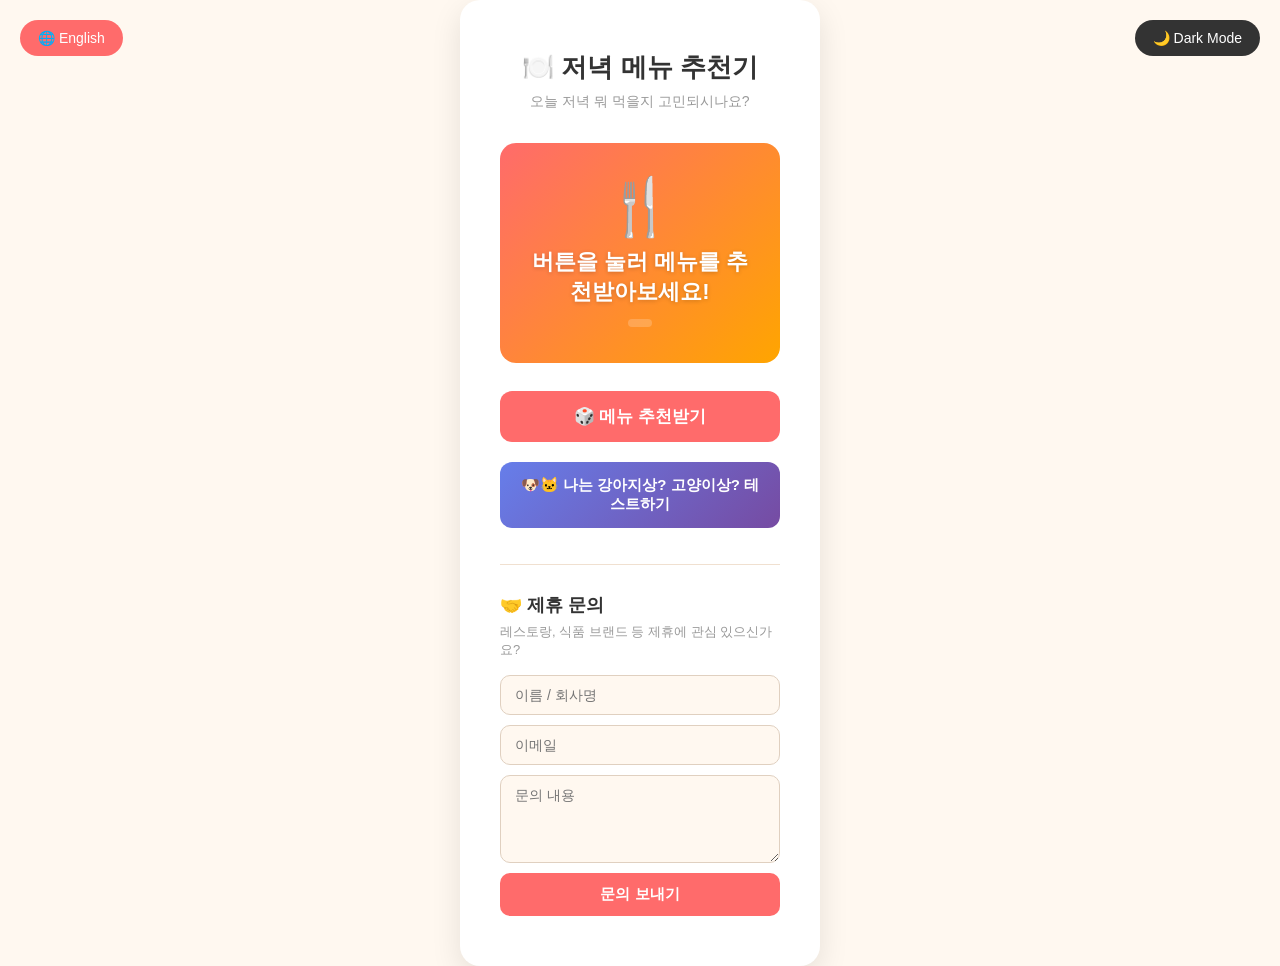
==== index.html @ 90c6862e "Add animal face test button to main page Co-Authored-By: Claude Sonnet 4.6 <noreply@anthropic.com>" ====
<!DOCTYPE html>
<html lang="ko">
<head>
    <meta charset="UTF-8">
    <meta name="viewport" content="width=device-width, initial-scale=1.0">
    <title>저녁 메뉴 추천기</title>
    <link rel="stylesheet" href="style.css">
</head>
<body>
    <button id="theme-toggle">🌙 Dark Mode</button>
    <a href="en.html" id="lang-toggle">🌐 English</a>
    <div class="container">
        <h1>🍽️ 저녁 메뉴 추천기</h1>
        <p class="subtitle">오늘 저녁 뭐 먹을지 고민되시나요?</p>
        <div class="menu-card" id="menu-card">
            <img class="menu-image" id="menu-image" src="" alt="" style="display:none;">
            <div class="menu-emoji" id="menu-emoji">🍴</div>
            <div class="menu-name" id="menu-name">버튼을 눌러 메뉴를 추천받아보세요!</div>
            <div class="menu-category" id="menu-category"></div>
        </div>
        <button id="recommend-btn">🎲 메뉴 추천받기</button>

        <div class="animal-test-section">
            <a href="animal.html" class="animal-test-btn">🐶🐱 나는 강아지상? 고양이상? 테스트하기</a>
        </div>

        <div class="partnership-section">
            <h2>🤝 제휴 문의</h2>
            <p class="partnership-desc">레스토랑, 식품 브랜드 등 제휴에 관심 있으신가요?</p>
            <form class="partnership-form" action="https://formspree.io/f/mwvrdrgq" method="POST">
                <input type="text" name="name" placeholder="이름 / 회사명" required>
                <input type="email" name="email" placeholder="이메일" required>
                <textarea name="message" placeholder="문의 내용" rows="4" required></textarea>
                <button type="submit">문의 보내기</button>
            </form>
        </div>
    </div>
    <script src="main.js"></script>
</body>
</html>
---- style.css ----
* {
    box-sizing: border-box;
    margin: 0;
    padding: 0;
}

body {
    font-family: 'Segoe UI', sans-serif;
    display: flex;
    justify-content: center;
    align-items: center;
    min-height: 100vh;
    background-color: #fff8f0;
    transition: background-color 0.3s ease;
}

body.dark {
    background-color: #1a1a2e;
}

.container {
    text-align: center;
    background-color: white;
    padding: 50px 40px;
    border-radius: 20px;
    box-shadow: 0 10px 30px rgba(0, 0, 0, 0.1);
    width: 360px;
    transition: background-color 0.3s ease, box-shadow 0.3s ease;
}

body.dark .container {
    background-color: #16213e;
    box-shadow: 0 10px 30px rgba(0, 0, 0, 0.5);
}

h1 {
    font-size: 26px;
    color: #333;
    margin-bottom: 8px;
    transition: color 0.3s ease;
}

body.dark h1 {
    color: #f0f0f0;
}

.subtitle {
    font-size: 14px;
    color: #999;
    margin-bottom: 32px;
    transition: color 0.3s ease;
}

body.dark .subtitle {
    color: #888;
}

.menu-card {
    background: linear-gradient(135deg, #ff6b6b, #ffa500);
    border-radius: 16px;
    padding: 36px 24px;
    margin-bottom: 28px;
    min-height: 180px;
    display: flex;
    flex-direction: column;
    align-items: center;
    justify-content: center;
    gap: 12px;
    transition: transform 0.2s ease, box-shadow 0.2s ease;
}

.menu-card.animate {
    animation: pop 0.35s ease;
}

@keyframes pop {
    0%   { transform: scale(0.92); opacity: 0.6; }
    60%  { transform: scale(1.04); opacity: 1; }
    100% { transform: scale(1); }
}

.menu-image {
    width: 140px;
    height: 140px;
    object-fit: cover;
    border-radius: 12px;
    box-shadow: 0 4px 12px rgba(0,0,0,0.25);
}

.menu-emoji {
    font-size: 56px;
    line-height: 1;
}

.menu-name {
    font-size: 22px;
    font-weight: 700;
    color: white;
    text-shadow: 0 1px 4px rgba(0,0,0,0.2);
}

.menu-category {
    font-size: 13px;
    color: rgba(255,255,255,0.85);
    background: rgba(255,255,255,0.2);
    padding: 4px 12px;
    border-radius: 20px;
}

#recommend-btn {
    padding: 14px 36px;
    font-size: 17px;
    font-weight: 600;
    color: white;
    background-color: #ff6b6b;
    border: none;
    border-radius: 12px;
    cursor: pointer;
    transition: background-color 0.2s ease, transform 0.1s ease;
    width: 100%;
}

#recommend-btn:hover {
    background-color: #e05555;
}

#recommend-btn:active {
    transform: scale(0.97);
}

.animal-test-section {
    margin-top: 20px;
}

.animal-test-btn {
    display: block;
    padding: 14px;
    font-size: 15px;
    font-weight: 700;
    color: white;
    background: linear-gradient(135deg, #667eea, #764ba2);
    border-radius: 12px;
    text-decoration: none;
    text-align: center;
    transition: opacity 0.2s, transform 0.1s;
}

.animal-test-btn:hover { opacity: 0.9; }
.animal-test-btn:active { transform: scale(0.98); }

.partnership-section {
    margin-top: 36px;
    padding-top: 28px;
    border-top: 1px solid #f0e0d0;
    text-align: left;
}

body.dark .partnership-section {
    border-top-color: #2a2a4a;
}

.partnership-section h2 {
    font-size: 18px;
    color: #333;
    margin-bottom: 6px;
    transition: color 0.3s ease;
}

body.dark .partnership-section h2 {
    color: #f0f0f0;
}

.partnership-desc {
    font-size: 13px;
    color: #999;
    margin-bottom: 16px;
}

.partnership-form {
    display: flex;
    flex-direction: column;
    gap: 10px;
}

.partnership-form input,
.partnership-form textarea {
    width: 100%;
    padding: 11px 14px;
    font-size: 14px;
    border: 1px solid #e0d0c0;
    border-radius: 10px;
    background: #fff8f0;
    color: #333;
    outline: none;
    transition: border-color 0.2s ease, background 0.3s ease;
    font-family: inherit;
    resize: vertical;
}

body.dark .partnership-form input,
body.dark .partnership-form textarea {
    background: #1e1e3a;
    border-color: #3a3a5a;
    color: #f0f0f0;
}

.partnership-form input:focus,
.partnership-form textarea:focus {
    border-color: #ff6b6b;
}

.partnership-form button[type="submit"] {
    padding: 12px;
    font-size: 15px;
    font-weight: 600;
    color: white;
    background-color: #ff6b6b;
    border: none;
    border-radius: 10px;
    cursor: pointer;
    transition: background-color 0.2s ease, transform 0.1s ease;
}

.partnership-form button[type="submit"]:hover {
    background-color: #e05555;
}

.partnership-form button[type="submit"]:active {
    transform: scale(0.97);
}

#lang-toggle {
    position: fixed;
    top: 20px;
    left: 20px;
    padding: 10px 18px;
    font-size: 14px;
    background-color: #ff6b6b;
    color: white;
    border: none;
    border-radius: 20px;
    cursor: pointer;
    text-decoration: none;
    transition: background-color 0.3s ease;
    z-index: 100;
}

#lang-toggle:hover {
    background-color: #e05555;
}

body.dark #lang-toggle {
    background-color: #e05555;
}

#theme-toggle {
    position: fixed;
    top: 20px;
    right: 20px;
    padding: 10px 18px;
    font-size: 14px;
    background-color: #333;
    color: white;
    border: none;
    border-radius: 20px;
    cursor: pointer;
    transition: background-color 0.3s ease;
    z-index: 100;
}

#theme-toggle:hover {
    background-color: #555;
}

body.dark #theme-toggle {
    background-color: #f0f2f5;
    color: #333;
}

body.dark #theme-toggle:hover {
    background-color: #d0d2d5;
}
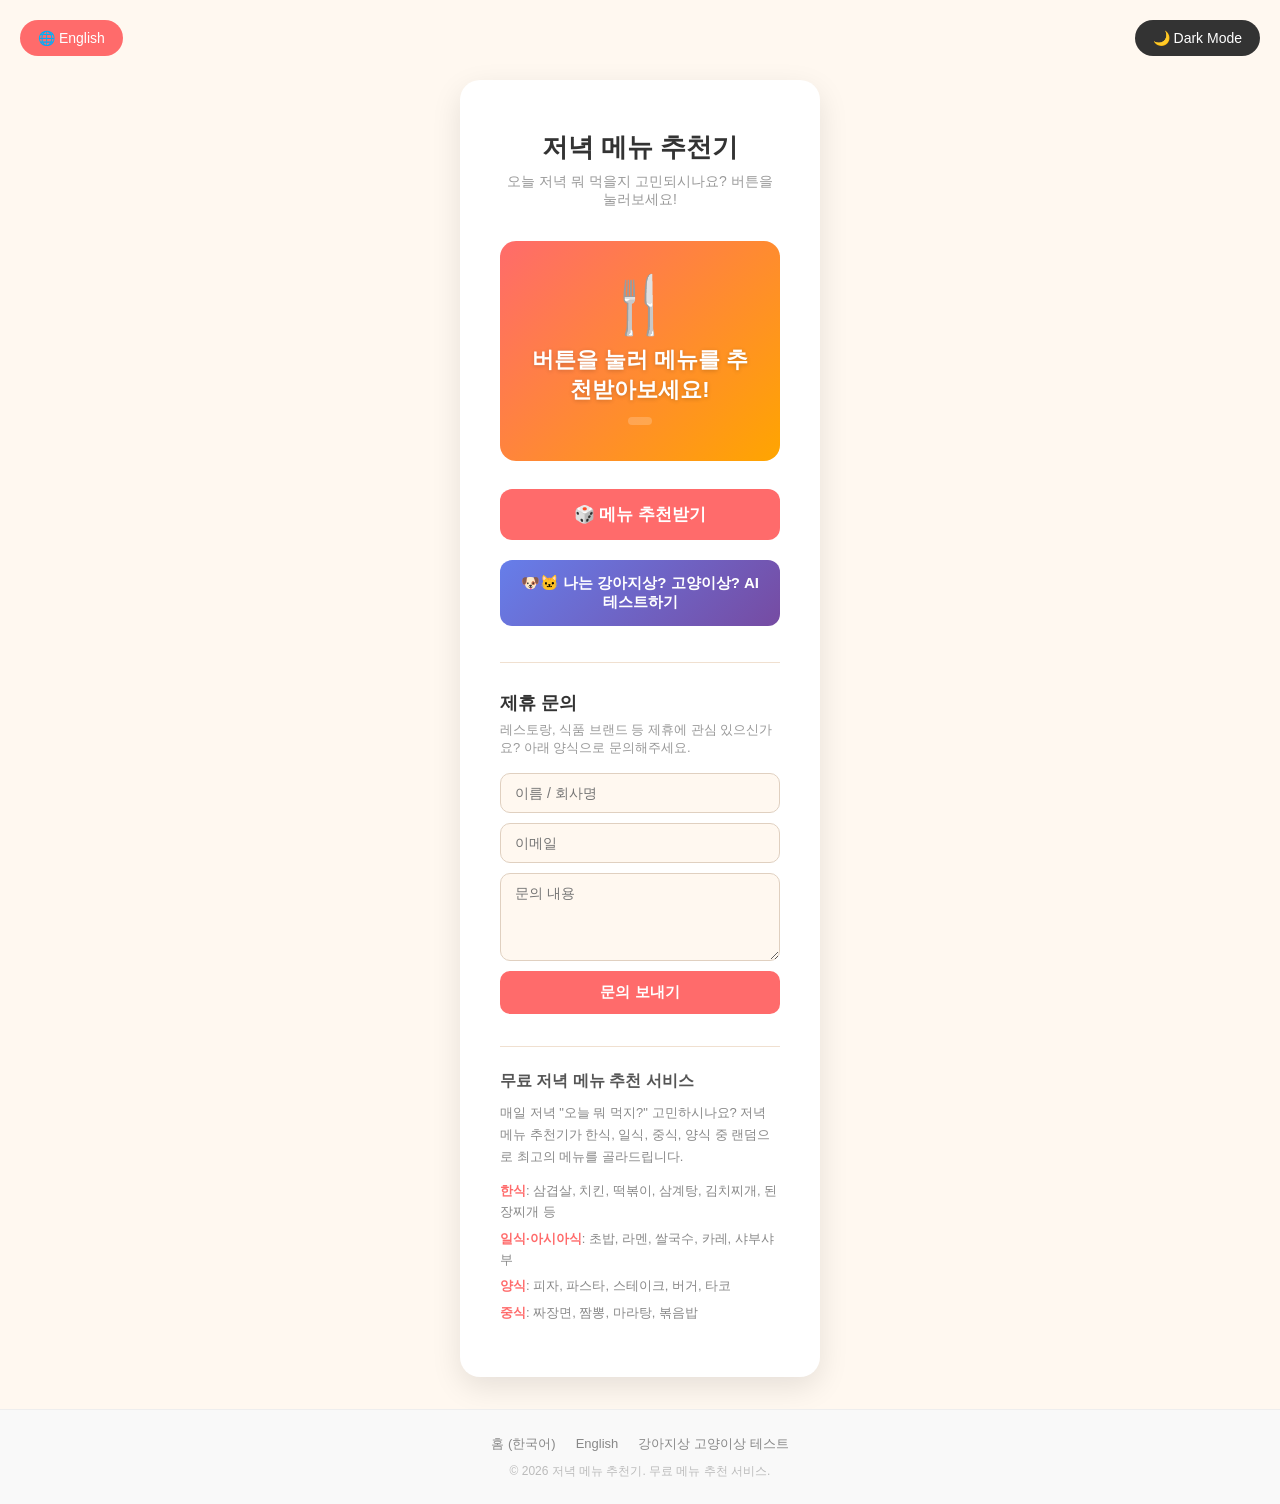
==== commit 0404adc4: "Add comprehensive SEO optimization for Google and Naver - Add meta description, keywords, canonical," ====
--- a/index.html
+++ b/index.html
@@ -3,38 +3,237 @@
 <head>
     <meta charset="UTF-8">
     <meta name="viewport" content="width=device-width, initial-scale=1.0">
-    <title>저녁 메뉴 추천기</title>
+
+    <!-- ============================================================
+         SEO: 타이틀 - 핵심 키워드 포함, 50~60자 이내
+    ============================================================ -->
+    <title>저녁 메뉴 추천기 - 오늘 저녁 뭐 먹을까? 랜덤 메뉴 추천</title>
+
+    <!-- ============================================================
+         SEO: 메타 설명 - 검색 결과 스니펫, 120~160자 이내
+    ============================================================ -->
+    <meta name="description" content="오늘 저녁 뭐 먹을지 고민된다면? 클릭 한 번으로 한식·일식·중식·양식 30가지 메뉴를 무료로 추천받아보세요! 삼겹살, 치킨, 초밥, 파스타 등 다양한 추천. 강아지상 고양이상 AI 테스트도 함께!">
+
+    <!-- SEO: 검색 키워드 (보조적 역할) -->
+    <meta name="keywords" content="저녁 메뉴 추천, 오늘 저녁 뭐 먹을까, 랜덤 메뉴 추천기, 저녁 메뉴 고르기, 한식 추천, 일식 추천, 저녁 뭐 먹지, 메뉴 고민 해결, 저녁 메뉴 종류">
+
+    <!-- SEO: 저작자 -->
+    <meta name="author" content="저녁 메뉴 추천기">
+
+    <!-- SEO: 로봇 크롤링 허용 -->
+    <meta name="robots" content="index, follow, max-snippet:-1, max-image-preview:large, max-video-preview:-1">
+
+    <!-- ============================================================
+         SEO: Naver Search Advisor 인증
+         ※ https://searchadvisor.naver.com 에서 발급 후 아래 content 교체
+    ============================================================ -->
+    <meta name="naver-site-verification" content="NAVER_VERIFICATION_CODE_HERE">
+
+    <!-- ============================================================
+         SEO: Canonical URL - 중복 콘텐츠 방지
+         ※ 실제 배포 도메인으로 교체 필요
+    ============================================================ -->
+    <link rel="canonical" href="https://thedevlab.dev/index.html">
+
+    <!-- ============================================================
+         SEO: hreflang - 다국어 페이지 연결 (Google/Naver 다국어 SEO)
+    ============================================================ -->
+    <link rel="alternate" hreflang="ko" href="https://thedevlab.dev/index.html">
+    <link rel="alternate" hreflang="en" href="https://thedevlab.dev/en.html">
+    <link rel="alternate" hreflang="x-default" href="https://thedevlab.dev/index.html">
+
+    <!-- ============================================================
+         SEO: Open Graph - SNS 공유 시 미리보기 (카카오, 페이스북 등)
+    ============================================================ -->
+    <meta property="og:type" content="website">
+    <meta property="og:site_name" content="저녁 메뉴 추천기">
+    <meta property="og:title" content="저녁 메뉴 추천기 - 오늘 저녁 뭐 먹을까?">
+    <meta property="og:description" content="클릭 한 번으로 한식·일식·중식·양식 30가지 메뉴를 무료로 추천받아보세요! 오늘 저녁 고민 끝!">
+    <meta property="og:url" content="https://thedevlab.dev/index.html">
+    <meta property="og:image" content="https://thedevlab.dev/og-image.png">
+    <meta property="og:image:width" content="1200">
+    <meta property="og:image:height" content="630">
+    <meta property="og:image:alt" content="저녁 메뉴 추천기 - 오늘 저녁 뭐 먹을까?">
+    <meta property="og:locale" content="ko_KR">
+
+    <!-- ============================================================
+         SEO: Twitter Card - 트위터/X 공유 미리보기
+    ============================================================ -->
+    <meta name="twitter:card" content="summary_large_image">
+    <meta name="twitter:title" content="저녁 메뉴 추천기 - 오늘 저녁 뭐 먹을까?">
+    <meta name="twitter:description" content="클릭 한 번으로 한식·일식·중식·양식 30가지 메뉴 무료 추천!">
+    <meta name="twitter:image" content="https://thedevlab.dev/og-image.png">
+
+    <!-- ============================================================
+         SEO: JSON-LD 구조화 데이터 - 구글 리치 결과 지원
+         WebApplication + FAQPage 스키마
+    ============================================================ -->
+    <script type="application/ld+json">
+    {
+      "@context": "https://schema.org",
+      "@graph": [
+        {
+          "@type": "WebApplication",
+          "@id": "https://thedevlab.dev/#webapp",
+          "name": "저녁 메뉴 추천기",
+          "url": "https://thedevlab.dev/",
+          "description": "오늘 저녁 뭐 먹을지 고민될 때 클릭 한 번으로 해결! 한식·일식·중식·양식 30가지 메뉴를 무료로 추천해드립니다.",
+          "applicationCategory": "LifestyleApplication",
+          "operatingSystem": "Any",
+          "offers": {
+            "@type": "Offer",
+            "price": "0",
+            "priceCurrency": "KRW"
+          },
+          "inLanguage": ["ko", "en"],
+          "screenshot": "https://thedevlab.dev/og-image.png",
+          "featureList": [
+            "랜덤 저녁 메뉴 추천",
+            "한식·일식·중식·양식 30가지 메뉴",
+            "다크모드 지원",
+            "한국어·영어 지원",
+            "강아지상 고양이상 AI 테스트"
+          ]
+        },
+        {
+          "@type": "FAQPage",
+          "@id": "https://thedevlab.dev/#faq",
+          "mainEntity": [
+            {
+              "@type": "Question",
+              "name": "저녁 메뉴 추천기는 어떻게 사용하나요?",
+              "acceptedAnswer": {
+                "@type": "Answer",
+                "text": "'메뉴 추천받기' 버튼을 클릭하면 한식, 일식, 중식, 양식 등 30가지 메뉴 중 하나를 무작위로 추천해드립니다. 마음에 들지 않으면 다시 버튼을 눌러보세요!"
+              }
+            },
+            {
+              "@type": "Question",
+              "name": "어떤 메뉴를 추천해주나요?",
+              "acceptedAnswer": {
+                "@type": "Answer",
+                "text": "삼겹살, 치킨, 떡볶이, 삼계탕, 김치찌개 등 한식 12가지, 초밥, 라멘, 쌀국수 등 일식·아시아식 5가지, 피자, 파스타, 스테이크 등 양식 5가지, 짜장면, 짬뽕, 마라탕 등 중식 4가지를 추천합니다."
+              }
+            },
+            {
+              "@type": "Question",
+              "name": "무료로 이용할 수 있나요?",
+              "acceptedAnswer": {
+                "@type": "Answer",
+                "text": "네! 저녁 메뉴 추천기는 완전 무료입니다. 회원가입 없이 즉시 사용하실 수 있습니다."
+              }
+            }
+          ]
+        },
+        {
+          "@type": "BreadcrumbList",
+          "itemListElement": [
+            {
+              "@type": "ListItem",
+              "position": 1,
+              "name": "홈",
+              "item": "https://thedevlab.dev/"
+            }
+          ]
+        }
+      ]
+    }
+    </script>
+
+    <!-- Favicon -->
+    <link rel="icon" type="image/svg+xml" href="favicon.svg">
+    <link rel="icon" type="image/x-icon" href="favicon.ico">
+    <link rel="apple-touch-icon" href="favicon.svg">
+
+    <!-- Stylesheet -->
     <link rel="stylesheet" href="style.css">
+
+    <!-- Google tag (gtag.js) -->
+    <script async src="https://www.googletagmanager.com/gtag/js?id=G-DLC5JM9JN6"></script>
+    <script>
+      window.dataLayer = window.dataLayer || [];
+      function gtag(){dataLayer.push(arguments);}
+      gtag('js', new Date());
+      gtag('config', 'G-DLC5JM9JN6');
+    </script>
+
+    <!-- Microsoft Clarity -->
+    <script type="text/javascript">
+        (function(c,l,a,r,i,t,y){
+            c[a]=c[a]||function(){(c[a].q=c[a].q||[]).push(arguments)};
+            t=l.createElement(r);t.async=1;t.src="https://www.clarity.ms/tag/"+i;
+            y=l.getElementsByTagName(r)[0];y.parentNode.insertBefore(t,y);
+        })(window, document, "clarity", "script", "w1sb8pkzxx");
+    </script>
 </head>
 <body>
-    <button id="theme-toggle">🌙 Dark Mode</button>
-    <a href="en.html" id="lang-toggle">🌐 English</a>
+    <!-- 언어 전환 & 테마 버튼 -->
+    <a href="en.html" id="lang-toggle" aria-label="Switch to English">🌐 English</a>
+    <button id="theme-toggle" aria-label="다크 모드 전환">🌙 Dark Mode</button>
+
+    <!-- 메인 컨텐츠 -->
     <div class="container">
-        <h1>🍽️ 저녁 메뉴 추천기</h1>
-        <p class="subtitle">오늘 저녁 뭐 먹을지 고민되시나요?</p>
-        <div class="menu-card" id="menu-card">
-            <img class="menu-image" id="menu-image" src="" alt="" style="display:none;">
-            <div class="menu-emoji" id="menu-emoji">🍴</div>
+        <!-- SEO: H1 - 페이지당 하나, 핵심 키워드 포함 -->
+        <h1>저녁 메뉴 추천기</h1>
+        <p class="subtitle">오늘 저녁 뭐 먹을지 고민되시나요? 버튼을 눌러보세요!</p>
+
+        <!-- 메뉴 추천 카드 -->
+        <div class="menu-card" id="menu-card" role="region" aria-label="추천 메뉴 카드" aria-live="polite">
+            <img class="menu-image" id="menu-image" src="" alt="추천 메뉴 이미지" style="display:none;">
+            <div class="menu-emoji" id="menu-emoji" aria-hidden="true">🍴</div>
             <div class="menu-name" id="menu-name">버튼을 눌러 메뉴를 추천받아보세요!</div>
             <div class="menu-category" id="menu-category"></div>
         </div>
-        <button id="recommend-btn">🎲 메뉴 추천받기</button>
-
+
+        <button id="recommend-btn" aria-label="저녁 메뉴 랜덤 추천받기">🎲 메뉴 추천받기</button>
+
+        <!-- SEO: 내부 링크 - 관련 페이지 연결 -->
         <div class="animal-test-section">
-            <a href="animal.html" class="animal-test-btn">🐶🐱 나는 강아지상? 고양이상? 테스트하기</a>
+            <a href="animal.html" class="animal-test-btn" title="AI로 내 얼굴이 강아지상인지 고양이상인지 테스트해보세요">
+                🐶🐱 나는 강아지상? 고양이상? AI 테스트하기
+            </a>
         </div>
 
+        <!-- 제휴 문의 섹션 -->
         <div class="partnership-section">
-            <h2>🤝 제휴 문의</h2>
-            <p class="partnership-desc">레스토랑, 식품 브랜드 등 제휴에 관심 있으신가요?</p>
-            <form class="partnership-form" action="https://formspree.io/f/mwvrdrgq" method="POST">
-                <input type="text" name="name" placeholder="이름 / 회사명" required>
-                <input type="email" name="email" placeholder="이메일" required>
-                <textarea name="message" placeholder="문의 내용" rows="4" required></textarea>
+            <h2>제휴 문의</h2>
+            <p class="partnership-desc">레스토랑, 식품 브랜드 등 제휴에 관심 있으신가요? 아래 양식으로 문의해주세요.</p>
+            <form class="partnership-form" action="https://formspree.io/f/mwvrdrgq" method="POST" aria-label="제휴 문의 양식">
+                <label for="partner-name" class="sr-only">이름 또는 회사명</label>
+                <input type="text" id="partner-name" name="name" placeholder="이름 / 회사명" required autocomplete="organization">
+                <label for="partner-email" class="sr-only">이메일</label>
+                <input type="email" id="partner-email" name="email" placeholder="이메일" required autocomplete="email">
+                <label for="partner-message" class="sr-only">문의 내용</label>
+                <textarea id="partner-message" name="message" placeholder="문의 내용" rows="4" required></textarea>
                 <button type="submit">문의 보내기</button>
             </form>
         </div>
+
+        <!-- SEO: 콘텐츠 보강 - 검색 엔진이 페이지 주제를 이해하도록 -->
+        <section class="seo-content" aria-label="서비스 소개">
+            <h2>무료 저녁 메뉴 추천 서비스</h2>
+            <p>매일 저녁 "오늘 뭐 먹지?" 고민하시나요? 저녁 메뉴 추천기가 한식, 일식, 중식, 양식 중 랜덤으로 최고의 메뉴를 골라드립니다.</p>
+            <ul>
+                <li><strong>한식</strong>: 삼겹살, 치킨, 떡볶이, 삼계탕, 김치찌개, 된장찌개 등</li>
+                <li><strong>일식·아시아식</strong>: 초밥, 라멘, 쌀국수, 카레, 샤부샤부</li>
+                <li><strong>양식</strong>: 피자, 파스타, 스테이크, 버거, 타코</li>
+                <li><strong>중식</strong>: 짜장면, 짬뽕, 마라탕, 볶음밥</li>
+            </ul>
+        </section>
     </div>
+
+    <!-- SEO: 푸터 - 사이트 구조, 내부 링크, 저작권 -->
+    <footer class="site-footer">
+        <nav aria-label="사이트 맵">
+            <ul>
+                <li><a href="index.html" title="저녁 메뉴 추천기 홈">홈 (한국어)</a></li>
+                <li><a href="en.html" title="Dinner Menu Recommender in English">English</a></li>
+                <li><a href="animal.html" title="강아지상 고양이상 AI 테스트">강아지상 고양이상 테스트</a></li>
+            </ul>
+        </nav>
+        <p>&copy; 2026 저녁 메뉴 추천기. 무료 메뉴 추천 서비스.</p>
+    </footer>
+
     <script src="main.js"></script>
 </body>
 </html>
--- a/style.css
+++ b/style.css
@@ -7,8 +7,9 @@
 body {
     font-family: 'Segoe UI', sans-serif;
     display: flex;
-    justify-content: center;
+    flex-direction: column;
     align-items: center;
+    justify-content: flex-start;
     min-height: 100vh;
     background-color: #fff8f0;
     transition: background-color 0.3s ease;
@@ -25,6 +26,8 @@
     border-radius: 20px;
     box-shadow: 0 10px 30px rgba(0, 0, 0, 0.1);
     width: 360px;
+    margin-top: 80px;
+    margin-bottom: 32px;
     transition: background-color 0.3s ease, box-shadow 0.3s ease;
 }
 
@@ -280,3 +283,134 @@
 body.dark #theme-toggle:hover {
     background-color: #d0d2d5;
 }
+
+/* ============================================================
+   SEO: 스크린 리더 전용 텍스트 (접근성)
+============================================================ */
+.sr-only {
+    position: absolute;
+    width: 1px;
+    height: 1px;
+    padding: 0;
+    margin: -1px;
+    overflow: hidden;
+    clip: rect(0,0,0,0);
+    white-space: nowrap;
+    border: 0;
+}
+
+/* ============================================================
+   SEO 콘텐츠 섹션 - 검색엔진을 위한 텍스트 콘텐츠
+============================================================ */
+.seo-content {
+    margin-top: 32px;
+    padding-top: 24px;
+    border-top: 1px solid #f0e0d0;
+    text-align: left;
+}
+
+body.dark .seo-content {
+    border-top-color: #2a2a4a;
+}
+
+.seo-content h2 {
+    font-size: 16px;
+    color: #555;
+    margin-bottom: 10px;
+    font-weight: 600;
+    transition: color 0.3s ease;
+}
+
+body.dark .seo-content h2 {
+    color: #aaa;
+}
+
+.seo-content p {
+    font-size: 13px;
+    color: #888;
+    line-height: 1.7;
+    margin-bottom: 10px;
+    transition: color 0.3s ease;
+}
+
+body.dark .seo-content p {
+    color: #777;
+}
+
+.seo-content ul {
+    list-style: none;
+    padding: 0;
+    margin: 0;
+}
+
+.seo-content ul li {
+    font-size: 13px;
+    color: #888;
+    padding: 3px 0;
+    line-height: 1.6;
+    transition: color 0.3s ease;
+}
+
+body.dark .seo-content ul li {
+    color: #777;
+}
+
+.seo-content ul li strong {
+    color: #ff6b6b;
+}
+
+/* ============================================================
+   SEO: 사이트 푸터
+============================================================ */
+.site-footer {
+    width: 100%;
+    text-align: center;
+    padding: 24px 20px;
+    background: #f9f9f9;
+    border-top: 1px solid #eee;
+    margin-top: auto;
+}
+
+body.dark .site-footer {
+    background: #111122;
+    border-top-color: #2a2a4a;
+}
+
+.site-footer nav ul {
+    list-style: none;
+    padding: 0;
+    margin: 0 0 10px;
+    display: flex;
+    justify-content: center;
+    flex-wrap: wrap;
+    gap: 8px 20px;
+}
+
+.site-footer nav ul li a {
+    font-size: 13px;
+    color: #888;
+    text-decoration: none;
+    transition: color 0.2s;
+}
+
+.site-footer nav ul li a:hover {
+    color: #ff6b6b;
+}
+
+body.dark .site-footer nav ul li a {
+    color: #666;
+}
+
+body.dark .site-footer nav ul li a:hover {
+    color: #ff8080;
+}
+
+.site-footer p {
+    font-size: 12px;
+    color: #bbb;
+    margin: 0;
+}
+
+body.dark .site-footer p {
+    color: #555;
+}
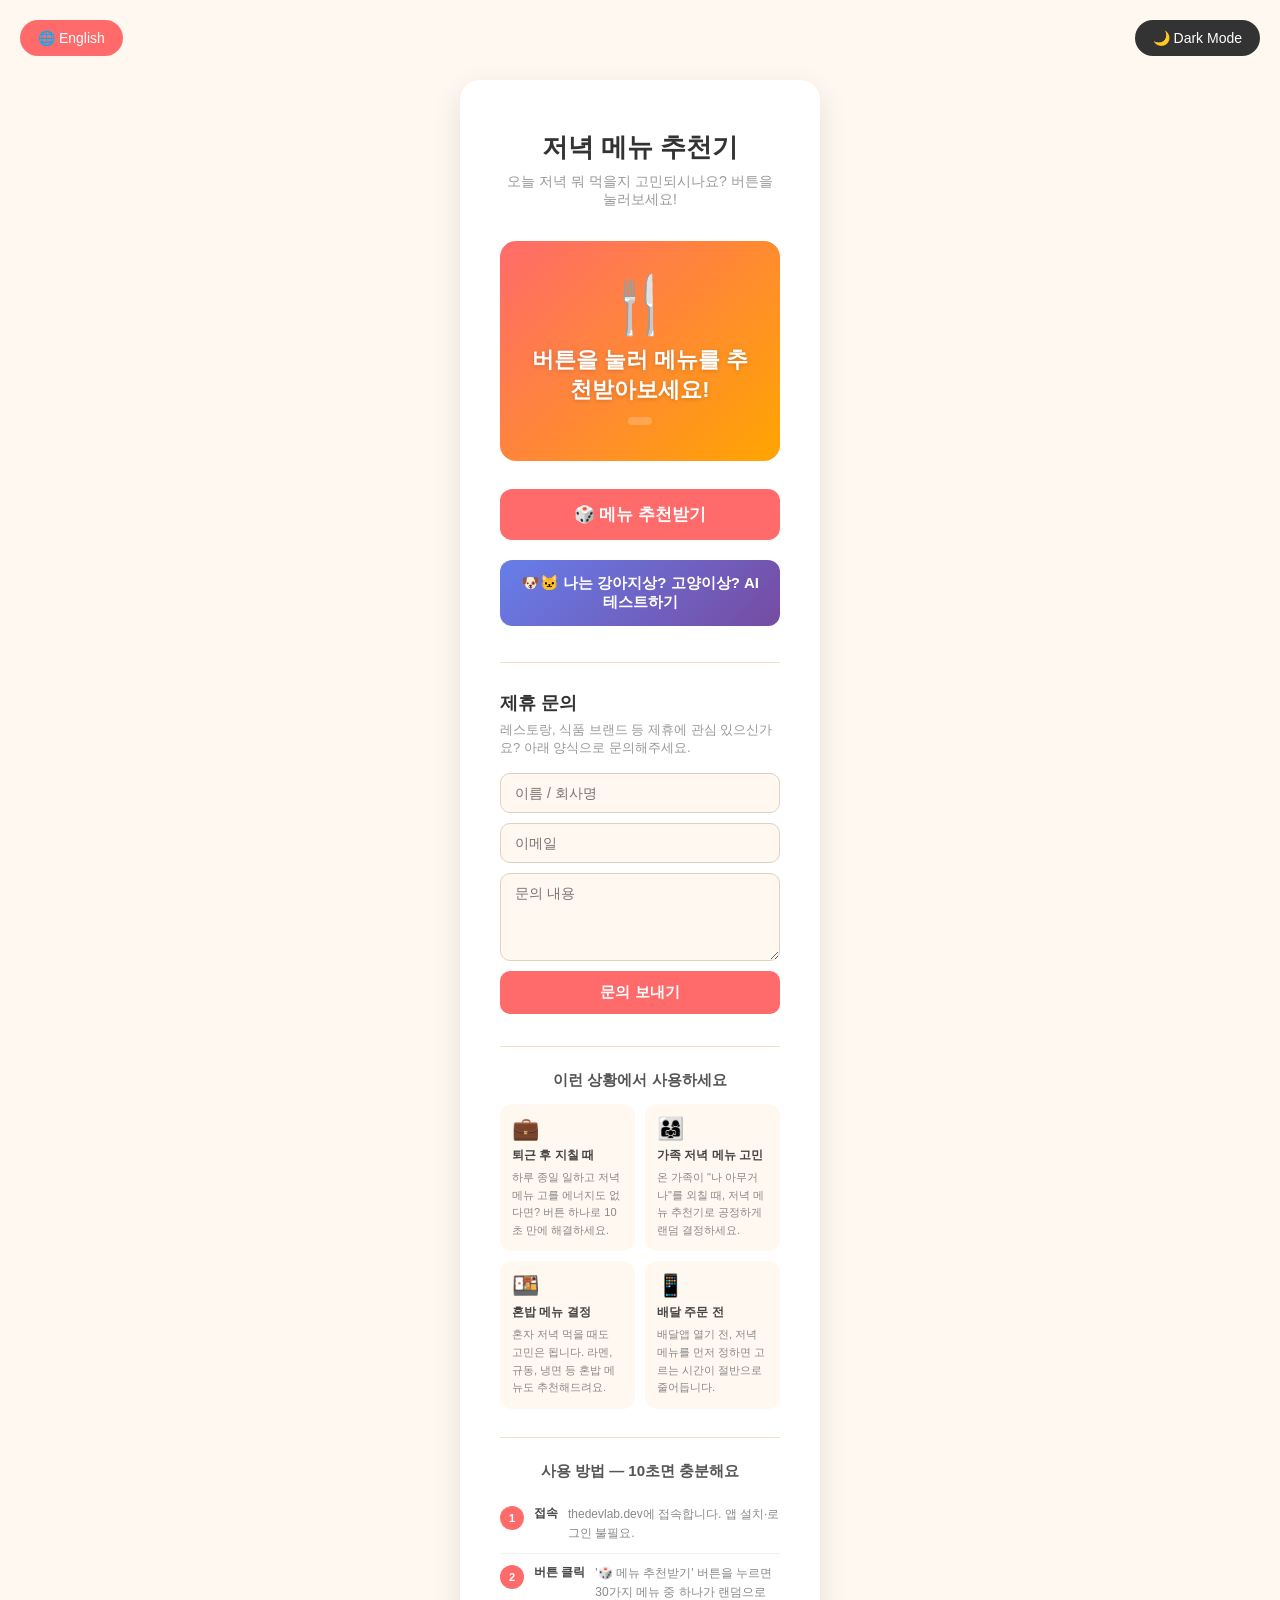
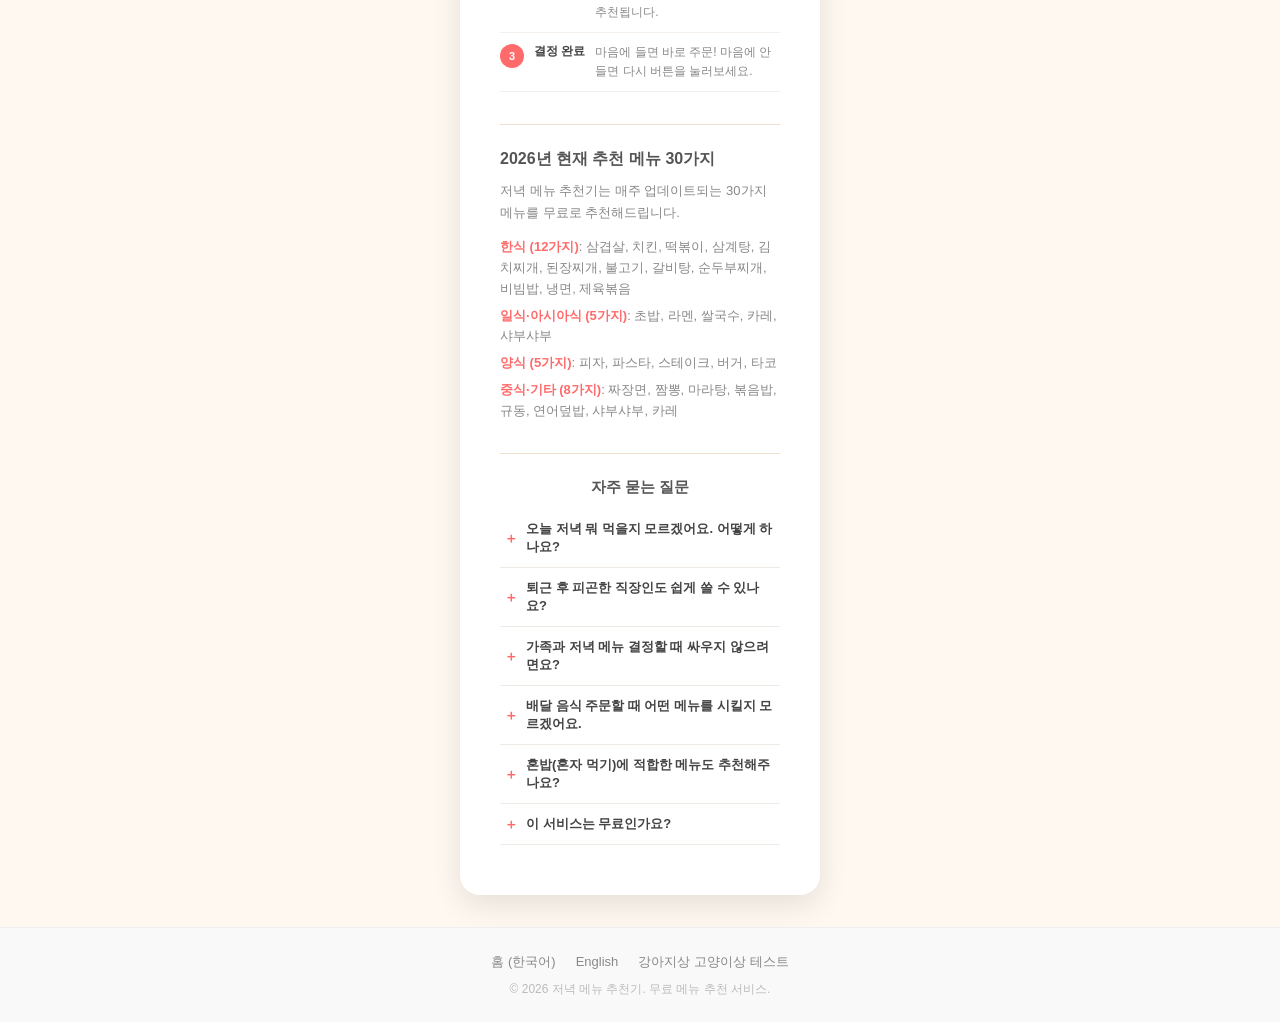
==== commit ea67640a: "Apply GEO (Generative Engine Optimization) across all pages Based on Toss Payments GEO guide and Goo" ====
--- a/index.html
+++ b/index.html
@@ -65,34 +65,82 @@
     <meta name="twitter:image" content="https://thedevlab.dev/og-image.png">
 
     <!-- ============================================================
-         SEO: JSON-LD 구조화 데이터 - 구글 리치 결과 지원
-         WebApplication + FAQPage 스키마
+         GEO + SEO: JSON-LD 구조화 데이터
+         WebApplication + FAQPage(대화형) + HowTo + Organization
+         → AI 검색(ChatGPT, Gemini, Perplexity 등)에 인용되기 좋은 형식
     ============================================================ -->
     <script type="application/ld+json">
     {
       "@context": "https://schema.org",
       "@graph": [
         {
+          "@type": "Organization",
+          "@id": "https://thedevlab.dev/#organization",
+          "name": "저녁 메뉴 추천기",
+          "url": "https://thedevlab.dev/",
+          "description": "매일 저녁 메뉴 고민을 해결해주는 무료 랜덤 메뉴 추천 서비스. 한식·일식·중식·양식 30가지 메뉴 제공.",
+          "foundingDate": "2025",
+          "knowsAbout": ["저녁 메뉴 추천", "한식", "일식", "중식", "양식", "랜덤 메뉴"],
+          "sameAs": [
+            "https://product-builder-lecture-evh.pages.dev/"
+          ]
+        },
+        {
           "@type": "WebApplication",
           "@id": "https://thedevlab.dev/#webapp",
           "name": "저녁 메뉴 추천기",
           "url": "https://thedevlab.dev/",
-          "description": "오늘 저녁 뭐 먹을지 고민될 때 클릭 한 번으로 해결! 한식·일식·중식·양식 30가지 메뉴를 무료로 추천해드립니다.",
+          "description": "오늘 저녁 뭐 먹을지 고민될 때 클릭 한 번으로 해결! 한식·일식·중식·양식 30가지 메뉴를 무료로 추천해드립니다. 회원가입 없이 즉시 사용 가능.",
           "applicationCategory": "LifestyleApplication",
           "operatingSystem": "Any",
+          "dateModified": "2026-03-27",
           "offers": {
             "@type": "Offer",
             "price": "0",
-            "priceCurrency": "KRW"
+            "priceCurrency": "KRW",
+            "availability": "https://schema.org/InStock"
           },
           "inLanguage": ["ko", "en"],
           "screenshot": "https://thedevlab.dev/og-image.png",
           "featureList": [
-            "랜덤 저녁 메뉴 추천",
-            "한식·일식·중식·양식 30가지 메뉴",
+            "랜덤 저녁 메뉴 추천 (30가지)",
+            "한식·일식·중식·양식 다양한 메뉴",
             "다크모드 지원",
             "한국어·영어 지원",
+            "회원가입 불필요",
             "강아지상 고양이상 AI 테스트"
+          ]
+        },
+        {
+          "@type": "HowTo",
+          "@id": "https://thedevlab.dev/#howto",
+          "name": "저녁 메뉴 추천기 사용 방법",
+          "description": "버튼 하나로 오늘 저녁 메뉴를 추천받는 방법을 안내합니다.",
+          "totalTime": "PT10S",
+          "estimatedCost": {
+            "@type": "MonetaryAmount",
+            "currency": "KRW",
+            "value": "0"
+          },
+          "step": [
+            {
+              "@type": "HowToStep",
+              "position": 1,
+              "name": "사이트 접속",
+              "text": "thedevlab.dev에 접속합니다. 회원가입이나 로그인 없이 바로 사용할 수 있습니다."
+            },
+            {
+              "@type": "HowToStep",
+              "position": 2,
+              "name": "추천 버튼 클릭",
+              "text": "'🎲 메뉴 추천받기' 버튼을 클릭합니다. 한식, 일식, 중식, 양식 중 랜덤으로 오늘의 저녁 메뉴를 추천해드립니다."
+            },
+            {
+              "@type": "HowToStep",
+              "position": 3,
+              "name": "마음에 들 때까지 반복",
+              "text": "추천 메뉴가 마음에 들지 않으면 버튼을 다시 눌러보세요. 30가지 메뉴 중 취향에 맞는 메뉴를 찾을 수 있습니다."
+            }
           ]
         },
         {
@@ -101,26 +149,58 @@
           "mainEntity": [
             {
               "@type": "Question",
-              "name": "저녁 메뉴 추천기는 어떻게 사용하나요?",
-              "acceptedAnswer": {
-                "@type": "Answer",
-                "text": "'메뉴 추천받기' 버튼을 클릭하면 한식, 일식, 중식, 양식 등 30가지 메뉴 중 하나를 무작위로 추천해드립니다. 마음에 들지 않으면 다시 버튼을 눌러보세요!"
-              }
-            },
-            {
-              "@type": "Question",
-              "name": "어떤 메뉴를 추천해주나요?",
-              "acceptedAnswer": {
-                "@type": "Answer",
-                "text": "삼겹살, 치킨, 떡볶이, 삼계탕, 김치찌개 등 한식 12가지, 초밥, 라멘, 쌀국수 등 일식·아시아식 5가지, 피자, 파스타, 스테이크 등 양식 5가지, 짜장면, 짬뽕, 마라탕 등 중식 4가지를 추천합니다."
-              }
-            },
-            {
-              "@type": "Question",
-              "name": "무료로 이용할 수 있나요?",
-              "acceptedAnswer": {
-                "@type": "Answer",
-                "text": "네! 저녁 메뉴 추천기는 완전 무료입니다. 회원가입 없이 즉시 사용하실 수 있습니다."
+              "name": "오늘 저녁 뭐 먹을지 고민될 때 어떻게 하나요?",
+              "acceptedAnswer": {
+                "@type": "Answer",
+                "text": "저녁 메뉴 추천기(thedevlab.dev)에서 '메뉴 추천받기' 버튼을 클릭하면 한식, 일식, 중식, 양식 등 30가지 메뉴 중 하나를 무작위로 추천해드립니다. 10초 안에 저녁 메뉴 고민을 해결할 수 있습니다."
+              }
+            },
+            {
+              "@type": "Question",
+              "name": "저녁 메뉴 추천기에서 어떤 메뉴를 추천해주나요?",
+              "acceptedAnswer": {
+                "@type": "Answer",
+                "text": "총 30가지 메뉴를 추천합니다. 한식: 삼겹살, 치킨, 떡볶이, 삼계탕, 김치찌개, 된장찌개, 불고기, 갈비탕, 순두부찌개, 비빔밥, 냉면, 제육볶음. 일식·아시아식: 초밥, 라멘, 쌀국수, 카레, 샤부샤부. 양식: 피자, 파스타, 스테이크, 버거, 타코. 중식: 짜장면, 짬뽕, 마라탕, 볶음밥, 규동, 연어덮밥."
+              }
+            },
+            {
+              "@type": "Question",
+              "name": "저녁 메뉴 추천기는 무료인가요?",
+              "acceptedAnswer": {
+                "@type": "Answer",
+                "text": "네, 완전 무료입니다. 회원가입, 로그인, 앱 설치 없이 웹 브라우저에서 즉시 사용할 수 있습니다."
+              }
+            },
+            {
+              "@type": "Question",
+              "name": "퇴근 후 지쳤을 때 저녁 메뉴 추천 받을 수 있나요?",
+              "acceptedAnswer": {
+                "@type": "Answer",
+                "text": "물론입니다. 저녁 메뉴 추천기는 퇴근 후 피곤한 직장인, 요리하기 귀찮은 날, 배달 메뉴 고르기 어려운 날 모두 활용할 수 있습니다. 버튼 한 번으로 10초 안에 결정하세요."
+              }
+            },
+            {
+              "@type": "Question",
+              "name": "가족과 함께 저녁 메뉴 고를 때 사용할 수 있나요?",
+              "acceptedAnswer": {
+                "@type": "Answer",
+                "text": "네! 가족 간 저녁 메뉴를 놓고 의견이 엇갈릴 때, 저녁 메뉴 추천기로 공정하게 랜덤 추첨하면 갈등 없이 결정할 수 있습니다. 마음에 안 들면 다시 뽑을 수 있어요."
+              }
+            },
+            {
+              "@type": "Question",
+              "name": "혼밥(혼자 먹기)할 때 어떤 메뉴가 좋을까요?",
+              "acceptedAnswer": {
+                "@type": "Answer",
+                "text": "혼밥에 좋은 메뉴로는 라멘, 규동, 냉면, 비빔밥, 짜장면, 초밥 등이 있습니다. 저녁 메뉴 추천기를 계속 눌러서 혼밥하기 좋은 메뉴를 찾아보세요!"
+              }
+            },
+            {
+              "@type": "Question",
+              "name": "모바일에서도 사용할 수 있나요?",
+              "acceptedAnswer": {
+                "@type": "Answer",
+                "text": "네, 스마트폰과 태블릿 등 모든 기기에서 사용 가능합니다. 앱 설치 없이 모바일 브라우저로 thedevlab.dev에 접속하면 됩니다."
               }
             }
           ]
@@ -209,16 +289,97 @@
             </form>
         </div>
 
-        <!-- SEO: 콘텐츠 보강 - 검색 엔진이 페이지 주제를 이해하도록 -->
-        <section class="seo-content" aria-label="서비스 소개">
-            <h2>무료 저녁 메뉴 추천 서비스</h2>
-            <p>매일 저녁 "오늘 뭐 먹지?" 고민하시나요? 저녁 메뉴 추천기가 한식, 일식, 중식, 양식 중 랜덤으로 최고의 메뉴를 골라드립니다.</p>
+        <!-- GEO: 상황별 추천 (Who/When/How) - AI 인용을 위한 상황 맥락 콘텐츠 -->
+        <section class="geo-situations" aria-label="상황별 저녁 메뉴 추천">
+            <h2>이런 상황에서 사용하세요</h2>
+            <div class="situation-grid">
+                <div class="situation-card">
+                    <span class="situation-icon" aria-hidden="true">💼</span>
+                    <h3>퇴근 후 지칠 때</h3>
+                    <p>하루 종일 일하고 저녁 메뉴 고를 에너지도 없다면? 버튼 하나로 10초 만에 해결하세요.</p>
+                </div>
+                <div class="situation-card">
+                    <span class="situation-icon" aria-hidden="true">👨‍👩‍👧</span>
+                    <h3>가족 저녁 메뉴 고민</h3>
+                    <p>온 가족이 "나 아무거나"를 외칠 때, 저녁 메뉴 추천기로 공정하게 랜덤 결정하세요.</p>
+                </div>
+                <div class="situation-card">
+                    <span class="situation-icon" aria-hidden="true">🍱</span>
+                    <h3>혼밥 메뉴 결정</h3>
+                    <p>혼자 저녁 먹을 때도 고민은 됩니다. 라멘, 규동, 냉면 등 혼밥 메뉴도 추천해드려요.</p>
+                </div>
+                <div class="situation-card">
+                    <span class="situation-icon" aria-hidden="true">📱</span>
+                    <h3>배달 주문 전</h3>
+                    <p>배달앱 열기 전, 저녁 메뉴를 먼저 정하면 고르는 시간이 절반으로 줄어듭니다.</p>
+                </div>
+            </div>
+        </section>
+
+        <!-- GEO: 서비스 사용 방법 (HowTo 가시화) - AI가 단계별 가이드를 인용하기 좋은 형식 -->
+        <section class="howto-section" aria-label="저녁 메뉴 추천기 사용 방법">
+            <h2>사용 방법 — 10초면 충분해요</h2>
+            <ol class="howto-steps">
+                <li>
+                    <strong>접속</strong>
+                    <span>thedevlab.dev에 접속합니다. 앱 설치·로그인 불필요.</span>
+                </li>
+                <li>
+                    <strong>버튼 클릭</strong>
+                    <span>'🎲 메뉴 추천받기' 버튼을 누르면 30가지 메뉴 중 하나가 랜덤으로 추천됩니다.</span>
+                </li>
+                <li>
+                    <strong>결정 완료</strong>
+                    <span>마음에 들면 바로 주문! 마음에 안 들면 다시 버튼을 눌러보세요.</span>
+                </li>
+            </ol>
+        </section>
+
+        <!-- GEO + SEO: 메뉴 목록 (AI가 구체적 데이터를 인용하기 좋은 형식) -->
+        <section class="seo-content" aria-label="추천 메뉴 종류 안내">
+            <h2>2026년 현재 추천 메뉴 30가지</h2>
+            <p>저녁 메뉴 추천기는 매주 업데이트되는 30가지 메뉴를 무료로 추천해드립니다.</p>
             <ul>
-                <li><strong>한식</strong>: 삼겹살, 치킨, 떡볶이, 삼계탕, 김치찌개, 된장찌개 등</li>
-                <li><strong>일식·아시아식</strong>: 초밥, 라멘, 쌀국수, 카레, 샤부샤부</li>
-                <li><strong>양식</strong>: 피자, 파스타, 스테이크, 버거, 타코</li>
-                <li><strong>중식</strong>: 짜장면, 짬뽕, 마라탕, 볶음밥</li>
+                <li><strong>한식 (12가지)</strong>: 삼겹살, 치킨, 떡볶이, 삼계탕, 김치찌개, 된장찌개, 불고기, 갈비탕, 순두부찌개, 비빔밥, 냉면, 제육볶음</li>
+                <li><strong>일식·아시아식 (5가지)</strong>: 초밥, 라멘, 쌀국수, 카레, 샤부샤부</li>
+                <li><strong>양식 (5가지)</strong>: 피자, 파스타, 스테이크, 버거, 타코</li>
+                <li><strong>중식·기타 (8가지)</strong>: 짜장면, 짬뽕, 마라탕, 볶음밥, 규동, 연어덮밥, 샤부샤부, 카레</li>
             </ul>
+        </section>
+
+        <!-- GEO: 가시적 FAQ (대화형 Q&A - AI가 직접 인용하는 핵심 섹션) -->
+        <section class="faq-section" aria-label="자주 묻는 질문">
+            <h2>자주 묻는 질문</h2>
+
+            <details>
+                <summary>오늘 저녁 뭐 먹을지 모르겠어요. 어떻게 하나요?</summary>
+                <p>'메뉴 추천받기' 버튼을 클릭하면 한식, 일식, 중식, 양식 등 30가지 메뉴 중 하나를 무작위로 추천해드립니다. 마음에 들지 않으면 다시 눌러보세요. <strong>10초면 저녁 메뉴 고민 끝!</strong></p>
+            </details>
+
+            <details>
+                <summary>퇴근 후 피곤한 직장인도 쉽게 쓸 수 있나요?</summary>
+                <p>네! 저녁 메뉴 추천기는 버튼 하나만 누르면 됩니다. 회원가입·앱 설치 없이, 스마트폰 브라우저에서 바로 사용 가능합니다. 퇴근길 지하철에서도 사용할 수 있어요.</p>
+            </details>
+
+            <details>
+                <summary>가족과 저녁 메뉴 결정할 때 싸우지 않으려면요?</summary>
+                <p>저녁 메뉴 추천기로 랜덤 추첨하면 누구의 의견도 아닌 공정한 결정이 됩니다. 가족 모두가 동의할 수 없을 때 "기계가 뽑았으니 이걸로!"라는 합리적 해결책이 됩니다.</p>
+            </details>
+
+            <details>
+                <summary>배달 음식 주문할 때 어떤 메뉴를 시킬지 모르겠어요.</summary>
+                <p>배달앱을 열기 전 저녁 메뉴 추천기에서 먼저 메뉴를 정하면 배달앱에서 탐색 시간이 줄어듭니다. 추천된 메뉴로 바로 검색하면 주문이 빨라집니다.</p>
+            </details>
+
+            <details>
+                <summary>혼밥(혼자 먹기)에 적합한 메뉴도 추천해주나요?</summary>
+                <p>네! 라멘, 규동, 냉면, 비빔밥, 짜장면, 초밥 등 혼자 먹기 좋은 메뉴도 포함되어 있습니다. 버튼을 여러 번 눌러서 혼밥하기 좋은 메뉴를 찾아보세요.</p>
+            </details>
+
+            <details>
+                <summary>이 서비스는 무료인가요?</summary>
+                <p>완전 무료입니다. 현재도, 앞으로도 무료로 제공할 예정입니다. 회원가입·결제·앱 설치가 일절 필요 없습니다.</p>
+            </details>
         </section>
     </div>
 
--- a/style.css
+++ b/style.css
@@ -285,6 +285,257 @@
 }
 
 /* ============================================================
+   GEO: 상황별 추천 섹션 (Situation Cards)
+============================================================ */
+.geo-situations {
+    margin-top: 32px;
+    padding-top: 24px;
+    border-top: 1px solid #f0e0d0;
+    text-align: left;
+}
+
+body.dark .geo-situations {
+    border-top-color: #2a2a4a;
+}
+
+.geo-situations h2 {
+    font-size: 15px;
+    color: #555;
+    margin-bottom: 14px;
+    font-weight: 700;
+    text-align: center;
+    transition: color 0.3s ease;
+}
+
+body.dark .geo-situations h2 {
+    color: #aaa;
+}
+
+.situation-grid {
+    display: grid;
+    grid-template-columns: 1fr 1fr;
+    gap: 10px;
+}
+
+.situation-card {
+    background: #fff8f0;
+    border-radius: 12px;
+    padding: 12px;
+    transition: background 0.3s ease;
+}
+
+body.dark .situation-card {
+    background: #1a1a30;
+}
+
+.situation-icon {
+    font-size: 22px;
+    display: block;
+    margin-bottom: 5px;
+}
+
+.situation-card h3 {
+    font-size: 12px;
+    font-weight: 700;
+    color: #444;
+    margin: 0 0 5px;
+    transition: color 0.3s ease;
+}
+
+body.dark .situation-card h3 {
+    color: #ccc;
+}
+
+.situation-card p {
+    font-size: 11px;
+    color: #888;
+    line-height: 1.6;
+    margin: 0;
+    transition: color 0.3s ease;
+}
+
+body.dark .situation-card p {
+    color: #666;
+}
+
+/* ============================================================
+   GEO: HowTo 단계 섹션
+============================================================ */
+.howto-section {
+    margin-top: 28px;
+    padding-top: 24px;
+    border-top: 1px solid #f0e0d0;
+    text-align: left;
+}
+
+body.dark .howto-section {
+    border-top-color: #2a2a4a;
+}
+
+.howto-section h2 {
+    font-size: 15px;
+    color: #555;
+    margin-bottom: 14px;
+    font-weight: 700;
+    text-align: center;
+    transition: color 0.3s ease;
+}
+
+body.dark .howto-section h2 {
+    color: #aaa;
+}
+
+.howto-steps {
+    list-style: none;
+    padding: 0;
+    margin: 0;
+    counter-reset: step-counter;
+}
+
+.howto-steps li {
+    display: flex;
+    align-items: flex-start;
+    gap: 10px;
+    padding: 10px 0;
+    border-bottom: 1px solid #f5f0eb;
+    counter-increment: step-counter;
+    transition: border-color 0.3s ease;
+}
+
+body.dark .howto-steps li {
+    border-bottom-color: #2a2a3a;
+}
+
+.howto-steps li::before {
+    content: counter(step-counter);
+    min-width: 24px;
+    height: 24px;
+    background: #ff6b6b;
+    color: white;
+    border-radius: 50%;
+    font-size: 11px;
+    font-weight: 700;
+    display: flex;
+    align-items: center;
+    justify-content: center;
+    flex-shrink: 0;
+    margin-top: 1px;
+}
+
+.howto-steps li strong {
+    font-size: 12px;
+    color: #444;
+    white-space: nowrap;
+    transition: color 0.3s ease;
+}
+
+body.dark .howto-steps li strong {
+    color: #ccc;
+}
+
+.howto-steps li span {
+    font-size: 12px;
+    color: #888;
+    line-height: 1.6;
+    transition: color 0.3s ease;
+}
+
+body.dark .howto-steps li span {
+    color: #666;
+}
+
+/* ============================================================
+   GEO: FAQ 아코디언 섹션
+============================================================ */
+.faq-section {
+    margin-top: 28px;
+    padding-top: 24px;
+    border-top: 1px solid #f0e0d0;
+    text-align: left;
+}
+
+body.dark .faq-section {
+    border-top-color: #2a2a4a;
+}
+
+.faq-section h2 {
+    font-size: 15px;
+    color: #555;
+    margin-bottom: 12px;
+    font-weight: 700;
+    text-align: center;
+    transition: color 0.3s ease;
+}
+
+body.dark .faq-section h2 {
+    color: #aaa;
+}
+
+.faq-section details {
+    border-bottom: 1px solid #f0eae5;
+    transition: border-color 0.3s ease;
+}
+
+body.dark .faq-section details {
+    border-bottom-color: #2a2a3a;
+}
+
+.faq-section summary {
+    cursor: pointer;
+    padding: 11px 4px;
+    font-size: 13px;
+    font-weight: 600;
+    color: #444;
+    list-style: none;
+    display: flex;
+    align-items: center;
+    gap: 8px;
+    transition: color 0.2s ease;
+    user-select: none;
+}
+
+.faq-section summary::-webkit-details-marker {
+    display: none;
+}
+
+.faq-section summary::before {
+    content: '＋';
+    font-size: 14px;
+    color: #ff6b6b;
+    flex-shrink: 0;
+    line-height: 1;
+}
+
+.faq-section details[open] summary::before {
+    content: '－';
+}
+
+.faq-section summary:hover {
+    color: #ff6b6b;
+}
+
+body.dark .faq-section summary {
+    color: #bbb;
+}
+
+body.dark .faq-section summary:hover {
+    color: #ff8080;
+}
+
+.faq-section details p {
+    padding: 4px 4px 14px 24px;
+    font-size: 13px;
+    color: #777;
+    line-height: 1.75;
+    margin: 0;
+    transition: color 0.3s ease;
+}
+
+body.dark .faq-section details p {
+    color: #666;
+}
+
+/* ============================================================
    SEO: 스크린 리더 전용 텍스트 (접근성)
 ============================================================ */
 .sr-only {
